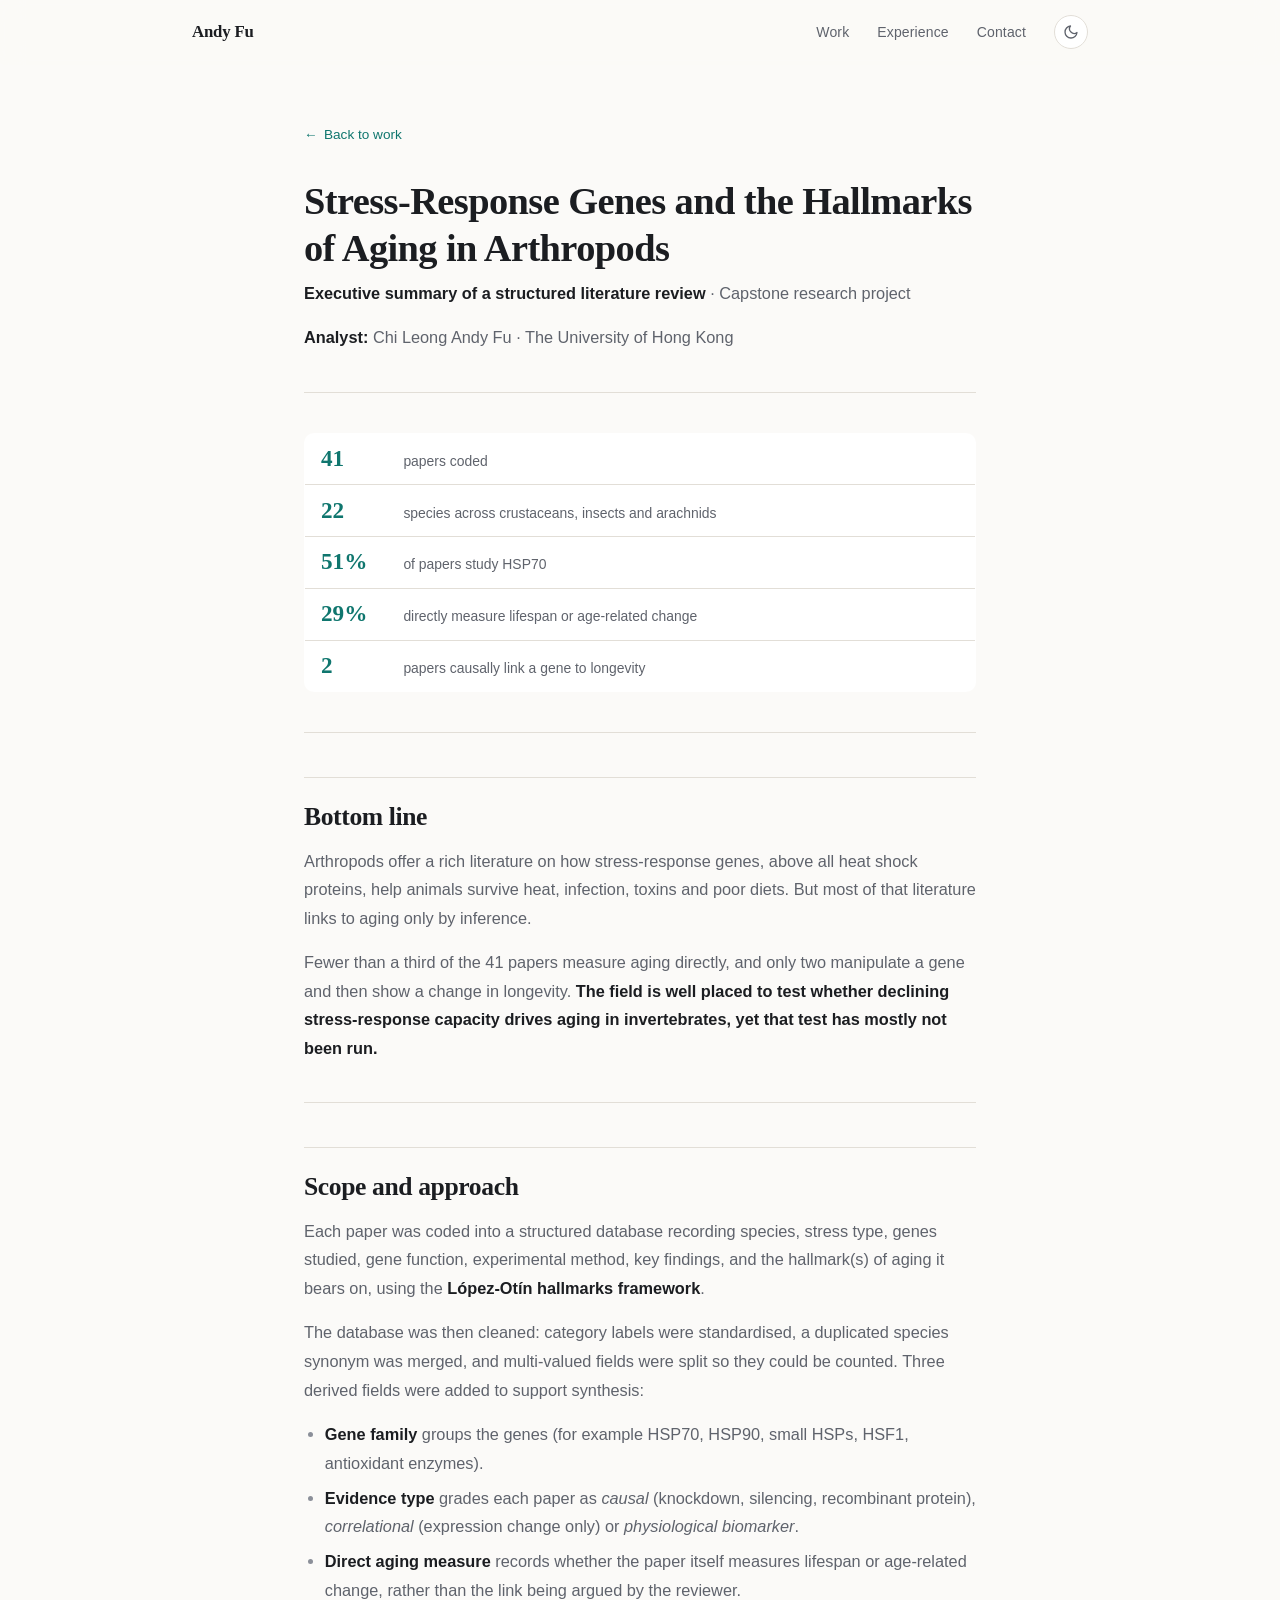
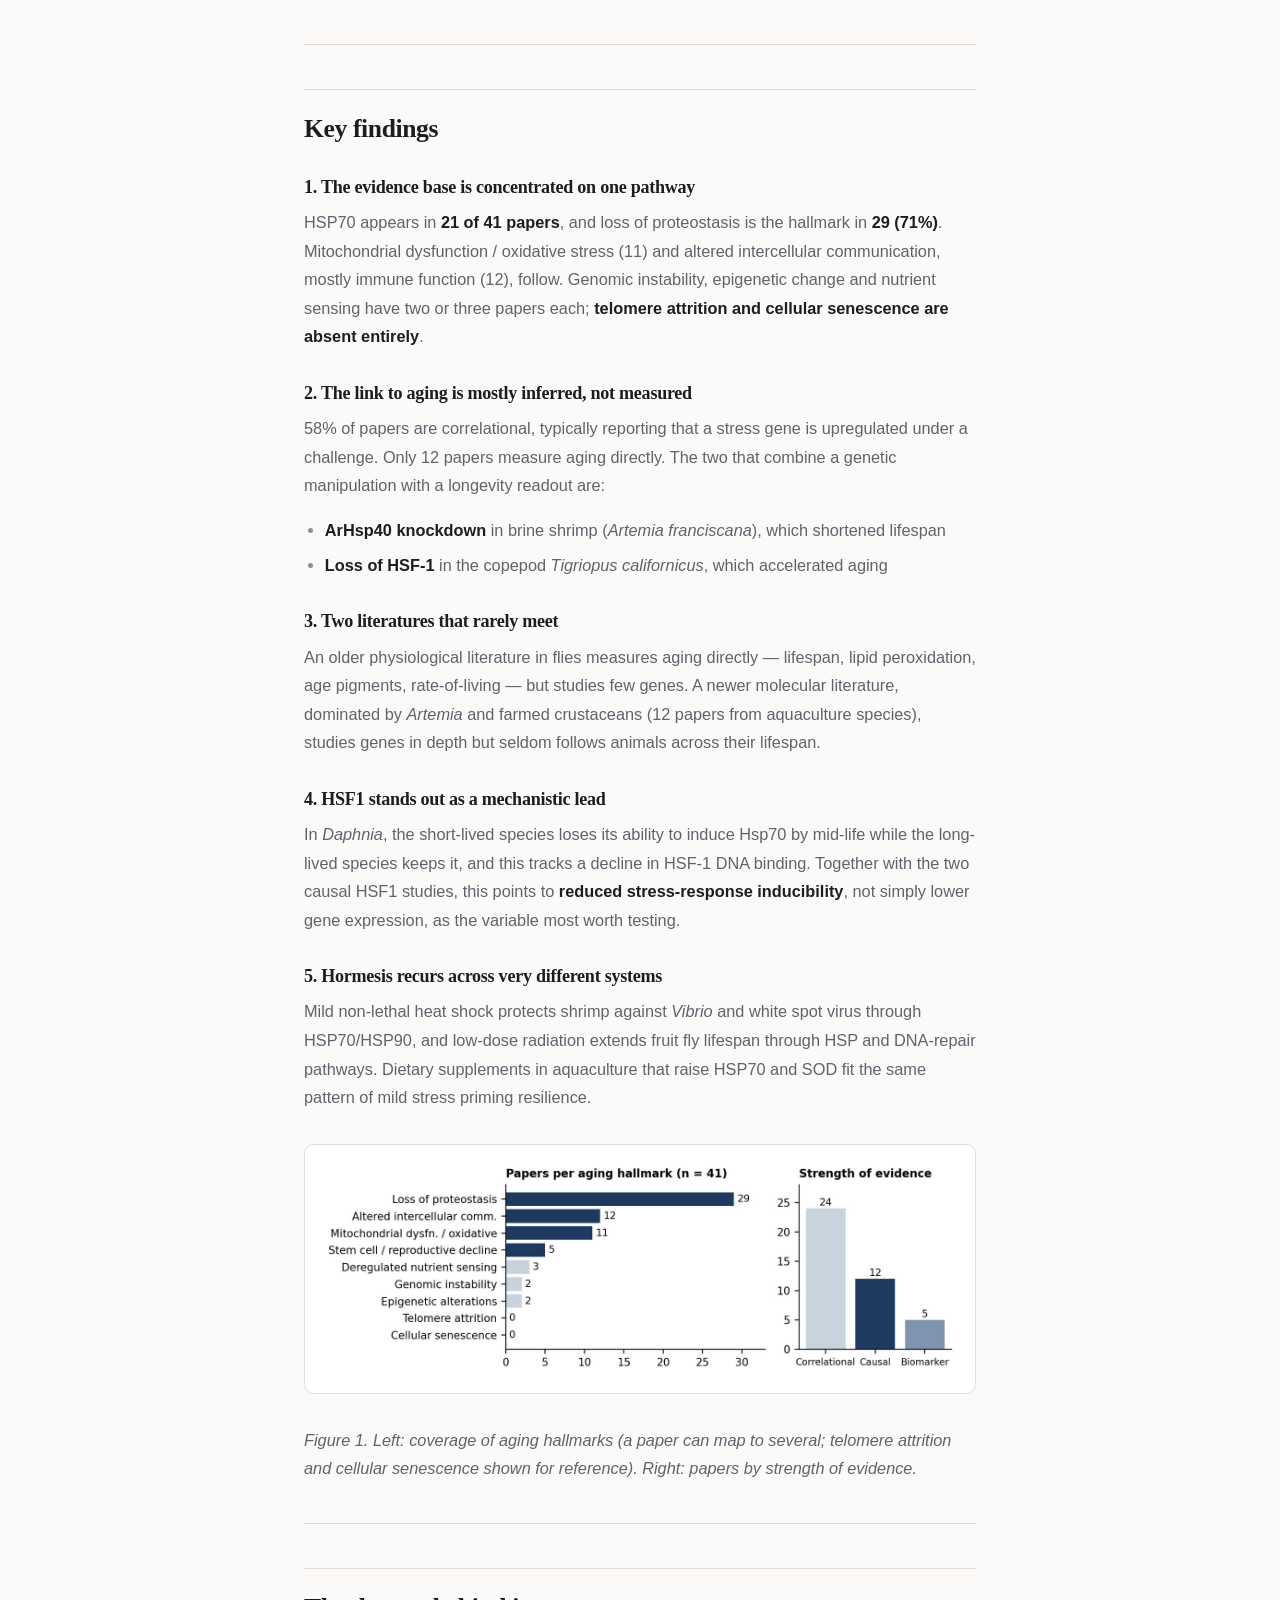
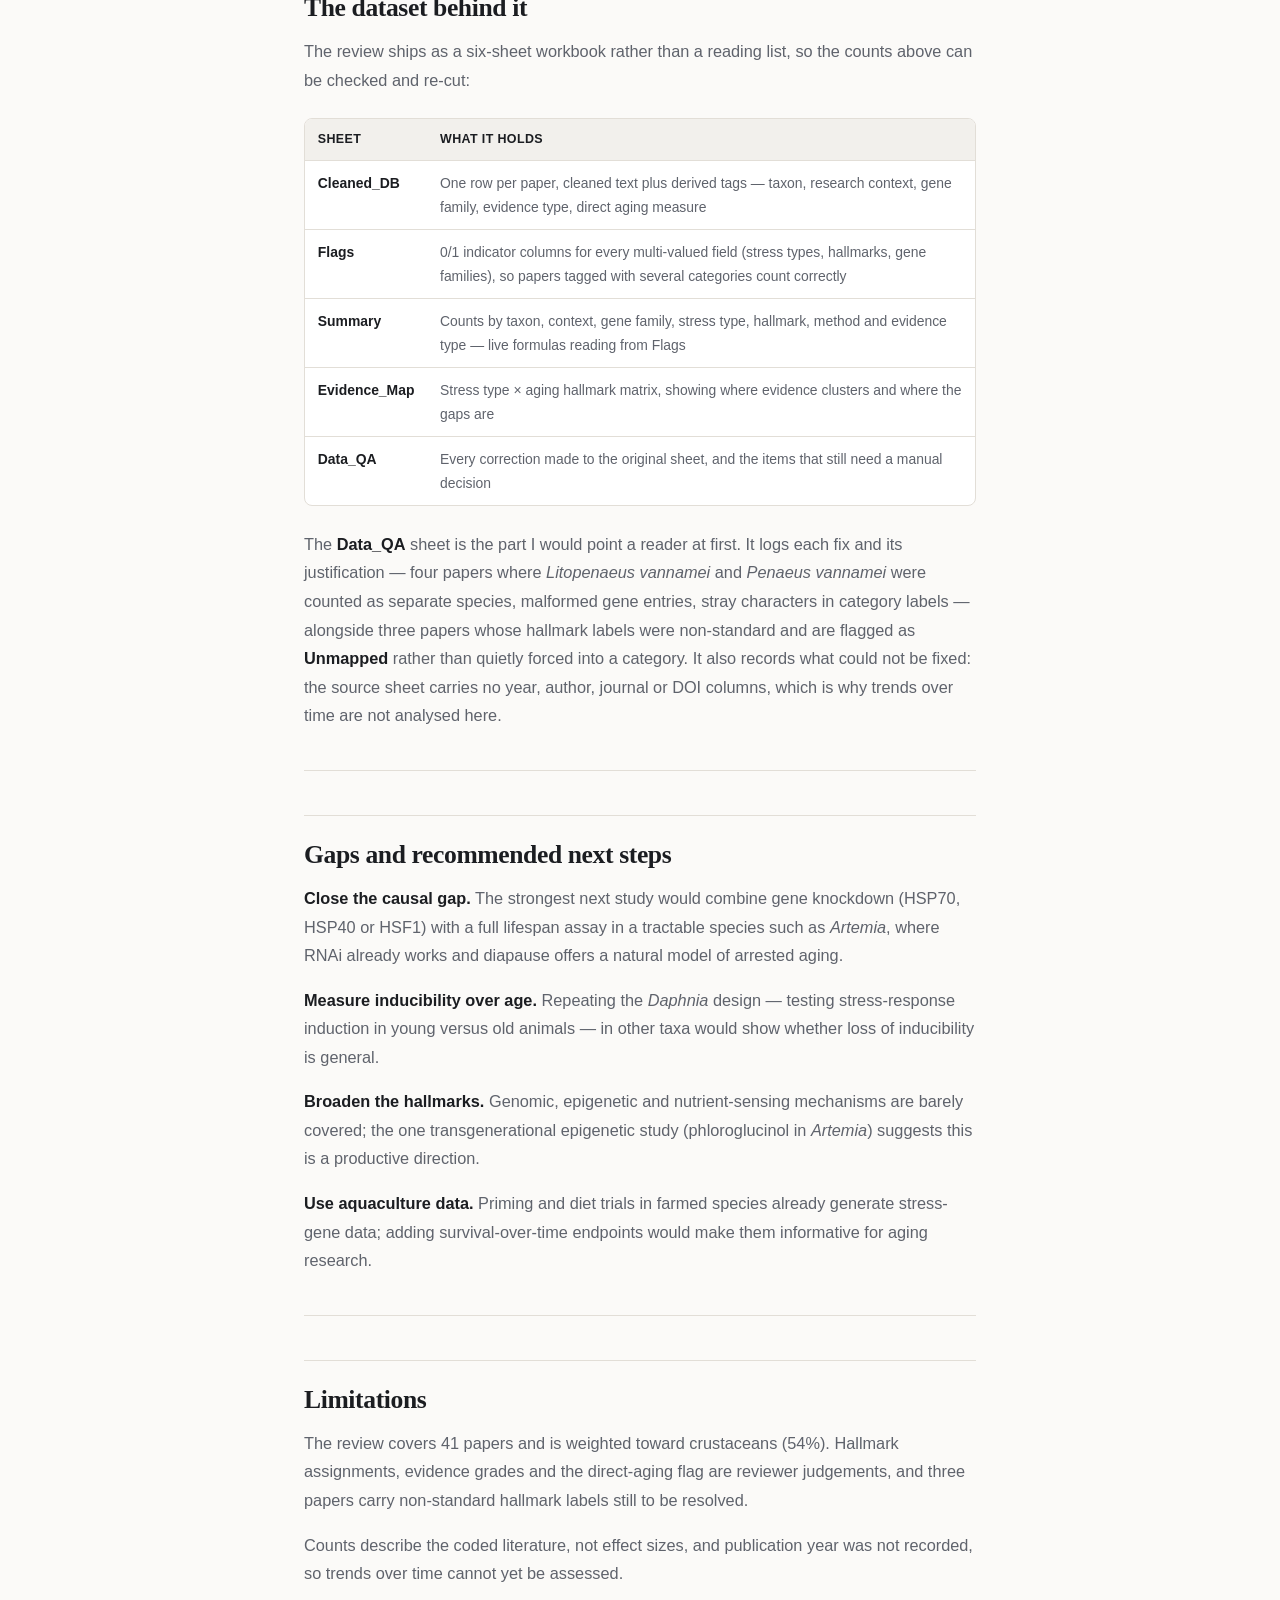
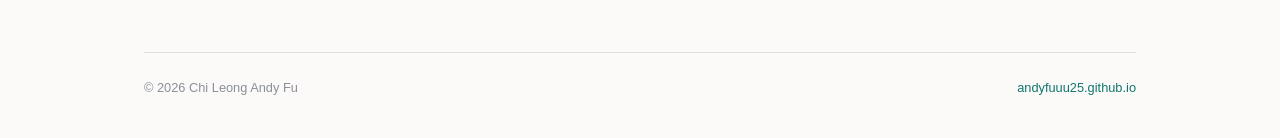
==== research/aging-genes-arthropods.html @ e2e2aa52 "Add the arthropod aging capstone to selected work The HKU capstone literature review joins the portf" ====
<!DOCTYPE html>
<html lang="en">
<head>
<meta charset="utf-8">
<meta name="viewport" content="width=device-width, initial-scale=1">
<title>Stress-Response Genes and the Hallmarks of Aging in Arthropods — Andy Fu</title>
<meta name="description" content="A structured review of 41 papers on stress-response genes and aging in arthropods: HSP70 dominates the literature, but only two studies link a gene to longevity causally.">
<meta name="author" content="Chi Leong Andy Fu">

<meta property="og:type" content="article">
<meta property="og:title" content="Stress-Response Genes and the Hallmarks of Aging in Arthropods">
<meta property="og:description" content="A structured review of 41 papers on stress-response genes and aging in arthropods: HSP70 dominates the literature, but only two studies link a gene to longevity causally.">
<meta property="og:url" content="https://andyfuuu25.github.io/research/aging-genes-arthropods.html">

<link rel="canonical" href="https://andyfuuu25.github.io/research/aging-genes-arthropods.html">
<link rel="stylesheet" href="../assets/css/style.css">
<link rel="icon" href="data:image/svg+xml,<svg xmlns=%22http://www.w3.org/2000/svg%22 viewBox=%220 0 100 100%22><text y=%22.9em%22 font-size=%2290%22 font-family=%22Georgia,serif%22>AF</text></svg>">
<script>
  // Applied before paint so the correct theme is up on the first frame.
  (function () {
    try {
      var saved = localStorage.getItem('theme');
      if (saved === 'light' || saved === 'dark') {
        document.documentElement.setAttribute('data-theme', saved);
      }
    } catch (e) {}
  })();
</script>
</head>
<body>

<a class="skip-link" href="#main">Skip to content</a>

<header class="nav" id="nav">
  <div class="wrap nav__inner">
    <a class="nav__brand" href="../index.html">Andy&nbsp;Fu</a>
    <nav aria-label="Primary">
      <ul class="nav__links">
        <li><a href="../index.html#work">Work</a></li>
        <li class="is-optional"><a href="../index.html#experience">Experience</a></li>
        <li><a href="../index.html#contact">Contact</a></li>
        <li>
          <button class="theme-toggle" id="theme-toggle" type="button" aria-label="Toggle colour theme">
            <svg class="icon-moon" viewBox="0 0 24 24" fill="none" stroke="currentColor" stroke-width="2" stroke-linecap="round" stroke-linejoin="round" aria-hidden="true"><path d="M21 12.79A9 9 0 1 1 11.21 3 7 7 0 0 0 21 12.79z"/></svg>
            <svg class="icon-sun" viewBox="0 0 24 24" fill="none" stroke="currentColor" stroke-width="2" stroke-linecap="round" stroke-linejoin="round" aria-hidden="true"><circle cx="12" cy="12" r="4"/><path d="M12 2v2M12 20v2M4.93 4.93l1.41 1.41M17.66 17.66l1.41 1.41M2 12h2M20 12h2M6.34 17.66l-1.41 1.41M19.07 4.93l-1.41 1.41"/></svg>
          </button>
        </li>
      </ul>
    </nav>
  </div>
</header>

<main id="main" class="note">
  <div class="wrap">
    <a class="note__back" href="../index.html#work">Back to work</a>
    <article class="prose">
      <h1>Stress-Response Genes and the Hallmarks of Aging in Arthropods</h1>
      <p><strong>Executive summary of a structured literature review</strong> · Capstone research project</p>
      <p><strong>Analyst:</strong> Chi Leong Andy Fu · The University of Hong Kong</p>
      <hr>
      <table class="stat-table">
      <tbody>
      <tr>
      <td><strong>41</strong></td>
      <td>papers coded</td>
      </tr>
      <tr>
      <td><strong>22</strong></td>
      <td>species across crustaceans, insects and arachnids</td>
      </tr>
      <tr>
      <td><strong>51%</strong></td>
      <td>of papers study HSP70</td>
      </tr>
      <tr>
      <td><strong>29%</strong></td>
      <td>directly measure lifespan or age-related change</td>
      </tr>
      <tr>
      <td><strong>2</strong></td>
      <td>papers causally link a gene to longevity</td>
      </tr>
      </tbody>
      </table>
      <hr>
      <h2>Bottom line</h2>
      <p>Arthropods offer a rich literature on how stress-response genes, above all heat shock proteins, help animals survive heat, infection, toxins and poor diets. But most of that literature links to aging only by inference.</p>
      <p>Fewer than a third of the 41 papers measure aging directly, and only two manipulate a gene and then show a change in longevity. <strong>The field is well placed to test whether declining stress-response capacity drives aging in invertebrates, yet that test has mostly not been run.</strong></p>
      <hr>
      <h2>Scope and approach</h2>
      <p>Each paper was coded into a structured database recording species, stress type, genes studied, gene function, experimental method, key findings, and the hallmark(s) of aging it bears on, using the <strong>López-Otín hallmarks framework</strong>.</p>
      <p>The database was then cleaned: category labels were standardised, a duplicated species synonym was merged, and multi-valued fields were split so they could be counted. Three derived fields were added to support synthesis:</p>
      <ul>
      <li><strong>Gene family</strong> groups the genes (for example HSP70, HSP90, small HSPs, HSF1, antioxidant enzymes).</li>
      <li><strong>Evidence type</strong> grades each paper as <em>causal</em> (knockdown, silencing, recombinant protein), <em>correlational</em> (expression change only) or <em>physiological biomarker</em>.</li>
      <li><strong>Direct aging measure</strong> records whether the paper itself measures lifespan or age-related change, rather than the link being argued by the reviewer.</li>
      </ul>
      <hr>
      <h2>Key findings</h2>
      <h3>1. The evidence base is concentrated on one pathway</h3>
      <p>HSP70 appears in <strong>21 of 41 papers</strong>, and loss of proteostasis is the hallmark in <strong>29 (71%)</strong>. Mitochondrial dysfunction / oxidative stress (11) and altered intercellular communication, mostly immune function (12), follow. Genomic instability, epigenetic change and nutrient sensing have two or three papers each; <strong>telomere attrition and cellular senescence are absent entirely</strong>.</p>
      <h3>2. The link to aging is mostly inferred, not measured</h3>
      <p>58% of papers are correlational, typically reporting that a stress gene is upregulated under a challenge. Only 12 papers measure aging directly. The two that combine a genetic manipulation with a longevity readout are:</p>
      <ul>
      <li><strong>ArHsp40 knockdown</strong> in brine shrimp (<em>Artemia franciscana</em>), which shortened lifespan</li>
      <li><strong>Loss of HSF-1</strong> in the copepod <em>Tigriopus californicus</em>, which accelerated aging</li>
      </ul>
      <h3>3. Two literatures that rarely meet</h3>
      <p>An older physiological literature in flies measures aging directly — lifespan, lipid peroxidation, age pigments, rate-of-living — but studies few genes. A newer molecular literature, dominated by <em>Artemia</em> and farmed crustaceans (12 papers from aquaculture species), studies genes in depth but seldom follows animals across their lifespan.</p>
      <h3>4. HSF1 stands out as a mechanistic lead</h3>
      <p>In <em>Daphnia</em>, the short-lived species loses its ability to induce Hsp70 by mid-life while the long-lived species keeps it, and this tracks a decline in HSF-1 DNA binding. Together with the two causal HSF1 studies, this points to <strong>reduced stress-response inducibility</strong>, not simply lower gene expression, as the variable most worth testing.</p>
      <h3>5. Hormesis recurs across very different systems</h3>
      <p>Mild non-lethal heat shock protects shrimp against <em>Vibrio</em> and white spot virus through HSP70/HSP90, and low-dose radiation extends fruit fly lifespan through HSP and DNA-repair pathways. Dietary supplements in aquaculture that raise HSP70 and SOD fit the same pattern of mild stress priming resilience.</p>
      <figure><img loading="lazy" alt="Left: coverage of aging hallmarks, with loss of proteostasis dominant at 29 papers and telomere attrition and cellular senescence at zero. Right: papers by strength of evidence — 24 correlational, 12 causal, 5 biomarker." src="../assets/img/capstone-hallmarks.jpg" width="1400" height="486"></figure>
      <p><em>Figure 1. Left: coverage of aging hallmarks (a paper can map to several; telomere attrition and cellular senescence shown for reference). Right: papers by strength of evidence.</em></p>
      <hr>
      <h2>The dataset behind it</h2>
      <p>The review ships as a six-sheet workbook rather than a reading list, so the counts above can be checked and re-cut:</p>
      <div class="table-scroll"><table>
      <thead>
      <tr>
      <th>Sheet</th>
      <th>What it holds</th>
      </tr>
      </thead>
      <tbody>
      <tr>
      <td><strong>Cleaned_DB</strong></td>
      <td>One row per paper, cleaned text plus derived tags — taxon, research context, gene family, evidence type, direct aging measure</td>
      </tr>
      <tr>
      <td><strong>Flags</strong></td>
      <td>0/1 indicator columns for every multi-valued field (stress types, hallmarks, gene families), so papers tagged with several categories count correctly</td>
      </tr>
      <tr>
      <td><strong>Summary</strong></td>
      <td>Counts by taxon, context, gene family, stress type, hallmark, method and evidence type — live formulas reading from Flags</td>
      </tr>
      <tr>
      <td><strong>Evidence_Map</strong></td>
      <td>Stress type × aging hallmark matrix, showing where evidence clusters and where the gaps are</td>
      </tr>
      <tr>
      <td><strong>Data_QA</strong></td>
      <td>Every correction made to the original sheet, and the items that still need a manual decision</td>
      </tr>
      </tbody>
      </table></div>
      <p>The <strong>Data_QA</strong> sheet is the part I would point a reader at first. It logs each fix and its justification — four papers where <em>Litopenaeus vannamei</em> and <em>Penaeus vannamei</em> were counted as separate species, malformed gene entries, stray characters in category labels — alongside three papers whose hallmark labels were non-standard and are flagged as <strong>Unmapped</strong> rather than quietly forced into a category. It also records what could not be fixed: the source sheet carries no year, author, journal or DOI columns, which is why trends over time are not analysed here.</p>
      <hr>
      <h2>Gaps and recommended next steps</h2>
      <p><strong>Close the causal gap.</strong> The strongest next study would combine gene knockdown (HSP70, HSP40 or HSF1) with a full lifespan assay in a tractable species such as <em>Artemia</em>, where RNAi already works and diapause offers a natural model of arrested aging.</p>
      <p><strong>Measure inducibility over age.</strong> Repeating the <em>Daphnia</em> design — testing stress-response induction in young versus old animals — in other taxa would show whether loss of inducibility is general.</p>
      <p><strong>Broaden the hallmarks.</strong> Genomic, epigenetic and nutrient-sensing mechanisms are barely covered; the one transgenerational epigenetic study (phloroglucinol in <em>Artemia</em>) suggests this is a productive direction.</p>
      <p><strong>Use aquaculture data.</strong> Priming and diet trials in farmed species already generate stress-gene data; adding survival-over-time endpoints would make them informative for aging research.</p>
      <hr>
      <h2>Limitations</h2>
      <p>The review covers 41 papers and is weighted toward crustaceans (54%). Hallmark assignments, evidence grades and the direct-aging flag are reviewer judgements, and three papers carry non-standard hallmark labels still to be resolved.</p>
      <p>Counts describe the coded literature, not effect sizes, and publication year was not recorded, so trends over time cannot yet be assessed.</p>
    </article>
  </div>
</main>

<footer class="footer wrap">
  <span>© <span id="year">2026</span> Chi Leong Andy Fu</span>
  <span><a href="../index.html">andyfuuu25.github.io</a></span>
</footer>

<script src="../assets/js/main.js"></script>
</body>
</html>
---- assets/css/style.css ----
/* ==========================================================================
   Andy Fu — portfolio
   Light palette on :root, dark overrides in a media query + [data-theme].
   ========================================================================== */

:root {
  --bg:            #fbfaf8;
  --bg-elevated:   #ffffff;
  --bg-sunken:     #f2f0ec;
  --border:        #e2ded7;
  --border-strong: #cbc5ba;
  --text:          #1b1d21;
  --text-muted:    #5f636c;
  --text-faint:    #8b8f99;
  --accent:        #0f766e;
  --accent-hover:  #115e56;
  --accent-soft:   #e2f2ef;
  --shadow:        0 1px 2px rgba(24, 26, 30, .05), 0 8px 24px rgba(24, 26, 30, .06);
  --shadow-lift:   0 2px 4px rgba(24, 26, 30, .06), 0 16px 40px rgba(24, 26, 30, .10);

  --font-display: "Iowan Old Style", "Palatino Linotype", Palatino, Georgia, "Times New Roman", serif;
  --font-body: -apple-system, BlinkMacSystemFont, "Segoe UI", Inter, Roboto, "Helvetica Neue", Arial, sans-serif;
  --font-mono: "SFMono-Regular", ui-monospace, "Cascadia Mono", Consolas, "Liberation Mono", monospace;

  --maxw: 62rem;
  --gutter: clamp(1.25rem, 5vw, 3rem);
}

@media (prefers-color-scheme: dark) {
  :root:not([data-theme="light"]) {
    --bg:            #101216;
    --bg-elevated:   #171a20;
    --bg-sunken:     #0b0d10;
    --border:        #262a33;
    --border-strong: #39404c;
    --text:          #e9eaee;
    --text-muted:    #a2a8b4;
    --text-faint:    #767d8a;
    --accent:        #4fd1bd;
    --accent-hover:  #7ee0d0;
    --accent-soft:   #14312d;
    --shadow:        0 1px 2px rgba(0, 0, 0, .4), 0 8px 24px rgba(0, 0, 0, .3);
    --shadow-lift:   0 2px 4px rgba(0, 0, 0, .45), 0 16px 40px rgba(0, 0, 0, .45);
  }
}

:root[data-theme="dark"] {
  --bg:            #101216;
  --bg-elevated:   #171a20;
  --bg-sunken:     #0b0d10;
  --border:        #262a33;
  --border-strong: #39404c;
  --text:          #e9eaee;
  --text-muted:    #a2a8b4;
  --text-faint:    #767d8a;
  --accent:        #4fd1bd;
  --accent-hover:  #7ee0d0;
  --accent-soft:   #14312d;
  --shadow:        0 1px 2px rgba(0, 0, 0, .4), 0 8px 24px rgba(0, 0, 0, .3);
  --shadow-lift:   0 2px 4px rgba(0, 0, 0, .45), 0 16px 40px rgba(0, 0, 0, .45);
}

/* --------------------------------------------------------------- base --- */

*,
*::before,
*::after { box-sizing: border-box; }

html {
  scroll-behavior: smooth;
  scroll-padding-top: 5.5rem;
  -webkit-text-size-adjust: 100%;
}

body {
  margin: 0;
  background: var(--bg);
  color: var(--text);
  font-family: var(--font-body);
  font-size: 1rem;
  line-height: 1.65;
  -webkit-font-smoothing: antialiased;
  overflow-x: hidden;
}

h1, h2, h3, h4 {
  font-family: var(--font-display);
  font-weight: 600;
  line-height: 1.2;
  letter-spacing: -.015em;
  margin: 0;
}

p { margin: 0 0 1rem; }
p:last-child { margin-bottom: 0; }

a {
  color: var(--accent);
  text-decoration: none;
  transition: color .15s ease;
}
a:hover { color: var(--accent-hover); }

img { max-width: 100%; height: auto; display: block; }

:focus-visible {
  outline: 2px solid var(--accent);
  outline-offset: 3px;
  border-radius: 3px;
}

.wrap {
  width: 100%;
  max-width: var(--maxw);
  margin-inline: auto;
  padding-inline: var(--gutter);
}

.skip-link {
  position: absolute;
  left: -9999px;
  top: 0;
  background: var(--accent);
  color: var(--bg);
  padding: .6rem 1rem;
  z-index: 200;
  border-radius: 0 0 6px 0;
}
.skip-link:focus { left: 0; color: var(--bg); }

/* ---------------------------------------------------------------- nav --- */

.nav {
  position: sticky;
  top: 0;
  z-index: 100;
  background: color-mix(in srgb, var(--bg) 88%, transparent);
  backdrop-filter: saturate(180%) blur(12px);
  -webkit-backdrop-filter: saturate(180%) blur(12px);
  border-bottom: 1px solid transparent;
  transition: border-color .2s ease, box-shadow .2s ease;
}
.nav[data-scrolled="true"] { border-bottom-color: var(--border); }

.nav__inner {
  display: flex;
  align-items: center;
  justify-content: space-between;
  gap: 1rem;
  height: 4rem;
}

.nav__brand {
  font-family: var(--font-display);
  font-size: 1.05rem;
  font-weight: 600;
  color: var(--text);
  letter-spacing: -.01em;
  white-space: nowrap;
}
.nav__brand:hover { color: var(--accent); }

.nav__links {
  display: flex;
  align-items: center;
  gap: clamp(.75rem, 2.5vw, 1.75rem);
  list-style: none;
  margin: 0;
  padding: 0;
}

.nav__links a {
  color: var(--text-muted);
  font-size: .875rem;
  font-weight: 500;
  letter-spacing: .01em;
}
.nav__links a:hover,
.nav__links a[aria-current="true"] { color: var(--text); }

@media (max-width: 46rem) {
  .nav__links li.is-optional { display: none; }
}

.theme-toggle {
  display: grid;
  place-items: center;
  width: 2.125rem;
  height: 2.125rem;
  padding: 0;
  border: 1px solid var(--border);
  border-radius: 50%;
  background: var(--bg-elevated);
  color: var(--text-muted);
  cursor: pointer;
  transition: color .15s ease, border-color .15s ease, transform .15s ease;
}
.theme-toggle:hover {
  color: var(--accent);
  border-color: var(--border-strong);
  transform: rotate(-15deg);
}
.theme-toggle svg { width: 1rem; height: 1rem; }
:root[data-theme="dark"] .theme-toggle .icon-moon,
.theme-toggle .icon-sun { display: none; }
:root[data-theme="dark"] .theme-toggle .icon-sun { display: block; }
.theme-toggle .icon-moon { display: block; }

@media (prefers-color-scheme: dark) {
  :root:not([data-theme="light"]) .theme-toggle .icon-moon { display: none; }
  :root:not([data-theme="light"]) .theme-toggle .icon-sun { display: block; }
}

/* -------------------------------------------------------------- hero --- */

.hero { padding: clamp(3rem, 9vw, 6rem) 0 clamp(2.5rem, 6vw, 4rem); }

.hero__grid {
  display: grid;
  grid-template-columns: 1fr;
  gap: 2rem;
  align-items: start;
}
@media (min-width: 44rem) {
  .hero__grid {
    grid-template-columns: 1fr minmax(0, 11rem);
    gap: clamp(2rem, 5vw, 3.5rem);
    align-items: center;
  }
}

.hero__eyebrow {
  display: inline-flex;
  align-items: center;
  gap: .5rem;
  font-size: .75rem;
  font-weight: 600;
  letter-spacing: .09em;
  text-transform: uppercase;
  color: var(--accent);
  margin-bottom: 1rem;
}
.hero__eyebrow::before {
  content: "";
  width: 1.75rem;
  height: 1px;
  background: currentColor;
}

.hero__name {
  font-size: clamp(2.25rem, 6.5vw, 3.5rem);
  margin-bottom: .75rem;
}

.hero__tagline {
  font-size: clamp(1.05rem, 2.2vw, 1.25rem);
  color: var(--text);
  font-weight: 500;
  margin-bottom: 1rem;
  line-height: 1.45;
}

.hero__bio {
  color: var(--text-muted);
  max-width: 40rem;
  margin-bottom: 1.75rem;
}
.hero__bio strong { color: var(--text); font-weight: 600; }

.hero__portrait {
  width: clamp(7rem, 22vw, 11rem);
  aspect-ratio: 1;
  border-radius: 50%;
  object-fit: cover;
  object-position: center center;
  border: 1px solid var(--border);
  box-shadow: var(--shadow);
  justify-self: start;
}
@media (min-width: 44rem) { .hero__portrait { justify-self: end; width: 100%; } }

/* ------------------------------------------------------------ buttons --- */

.actions {
  display: flex;
  flex-wrap: wrap;
  gap: .625rem;
}

.btn {
  display: inline-flex;
  align-items: center;
  gap: .45rem;
  padding: .5rem .95rem;
  border-radius: 7px;
  border: 1px solid var(--border);
  background: var(--bg-elevated);
  color: var(--text);
  font-size: .875rem;
  font-weight: 500;
  font-family: inherit;
  cursor: pointer;
  transition: border-color .15s ease, transform .15s ease, box-shadow .15s ease, background .15s ease;
}
.btn:hover {
  color: var(--text);
  border-color: var(--border-strong);
  transform: translateY(-1px);
  box-shadow: var(--shadow);
}
.btn svg { width: .95rem; height: .95rem; flex: none; }

.btn--primary {
  background: var(--accent);
  border-color: var(--accent);
  color: var(--bg);
}
.btn--primary:hover {
  background: var(--accent-hover);
  border-color: var(--accent-hover);
  color: var(--bg);
}

/* ------------------------------------------------------------ section --- */

.section { padding: clamp(2.75rem, 7vw, 4.5rem) 0; }
.section + .section { border-top: 1px solid var(--border); }

.section__head { margin-bottom: 2rem; }

.section__label {
  display: block;
  font-size: .72rem;
  font-weight: 600;
  letter-spacing: .11em;
  text-transform: uppercase;
  color: var(--text-faint);
  margin-bottom: .5rem;
}

.section__title { font-size: clamp(1.5rem, 3.5vw, 1.95rem); }

.section__intro {
  color: var(--text-muted);
  max-width: 44rem;
  margin-top: .75rem;
}

/* ----------------------------------------------------------- projects --- */

.projects {
  display: grid;
  gap: 1.25rem;
  grid-template-columns: 1fr;
}

.card {
  position: relative;
  display: flex;
  flex-direction: column;
  gap: .9rem;
  padding: clamp(1.25rem, 3vw, 1.75rem);
  border: 1px solid var(--border);
  border-radius: 12px;
  background: var(--bg-elevated);
  transition: border-color .18s ease, transform .18s ease, box-shadow .18s ease;
}
.card:hover {
  border-color: var(--border-strong);
  transform: translateY(-2px);
  box-shadow: var(--shadow-lift);
}

.card__head {
  display: flex;
  flex-wrap: wrap;
  align-items: baseline;
  gap: .5rem .75rem;
}

.card__title {
  font-size: 1.2rem;
  margin: 0;
}
.card__title a { color: var(--text); }
.card__title a:hover { color: var(--accent); }

.card__kind {
  font-size: .68rem;
  font-weight: 600;
  letter-spacing: .08em;
  text-transform: uppercase;
  color: var(--accent);
  background: var(--accent-soft);
  padding: .2rem .5rem;
  border-radius: 4px;
  white-space: nowrap;
}

.card__body { color: var(--text-muted); font-size: .945rem; }
.card__body strong { color: var(--text); font-weight: 600; }

.card__points {
  margin: 0;
  padding-left: 1.1rem;
  color: var(--text-muted);
  font-size: .9rem;
  display: grid;
  gap: .3rem;
}
.card__points li::marker { color: var(--accent); }
.card__points strong { color: var(--text); font-weight: 600; }

.tags {
  display: flex;
  flex-wrap: wrap;
  gap: .375rem;
  list-style: none;
  margin: 0;
  padding: 0;
}
.tags li {
  font-family: var(--font-mono);
  font-size: .72rem;
  letter-spacing: .01em;
  color: var(--text-muted);
  background: var(--bg-sunken);
  border: 1px solid var(--border);
  padding: .18rem .45rem;
  border-radius: 4px;
}

.card__links {
  display: flex;
  flex-wrap: wrap;
  gap: 1rem;
  margin-top: auto;
  padding-top: .25rem;
  font-size: .875rem;
  font-weight: 500;
}
.card__links a {
  display: inline-flex;
  align-items: center;
  gap: .35rem;
}
.card__links a::after {
  content: "→";
  transition: transform .15s ease;
}
.card__links a:hover::after { transform: translateX(3px); }

.card__figure {
  margin: 0;
  border: 1px solid var(--border);
  border-radius: 8px;
  overflow: hidden;
  background: var(--bg-sunken);
}
.card__figure img { width: 100%; }
.card__figure figcaption {
  padding: .55rem .75rem;
  font-size: .78rem;
  color: var(--text-faint);
  border-top: 1px solid var(--border);
}

.figure-pair {
  display: grid;
  gap: .75rem;
  grid-template-columns: 1fr;
}
@media (min-width: 34rem) { .figure-pair { grid-template-columns: 1fr 1fr; } }

/* A lone exhibit just spans the card. */
.figure-single { display: grid; }

/* Exhibits have different aspect ratios; pin the captions to a shared baseline. */
.figure-pair .card__figure {
  display: flex;
  flex-direction: column;
}
.figure-pair .card__figure figcaption { margin-top: auto; }

/* --------------------------------------------------------- experience --- */

.timeline {
  display: grid;
  gap: 0;
  list-style: none;
  margin: 0;
  padding: 0;
}

.timeline__item {
  position: relative;
  padding: 0 0 1.75rem 1.5rem;
  border-left: 1px solid var(--border);
}
.timeline__item:last-child { padding-bottom: 0; border-left-color: transparent; }
.timeline__item::before {
  content: "";
  position: absolute;
  left: -4.5px;
  top: .55rem;
  width: 8px;
  height: 8px;
  border-radius: 50%;
  background: var(--bg);
  border: 2px solid var(--accent);
}

.timeline__head {
  display: flex;
  flex-wrap: wrap;
  align-items: baseline;
  justify-content: space-between;
  gap: .25rem 1rem;
  margin-bottom: .5rem;
}

.timeline__role { font-size: 1.05rem; }
.timeline__org { color: var(--text-muted); font-weight: 400; }

.timeline__date {
  font-family: var(--font-mono);
  font-size: .76rem;
  color: var(--text-faint);
  white-space: nowrap;
}

.timeline__points {
  margin: 0;
  padding-left: 1.1rem;
  color: var(--text-muted);
  font-size: .92rem;
  display: grid;
  gap: .3rem;
}
.timeline__points li::marker { color: var(--border-strong); }
.timeline__points strong { color: var(--text); font-weight: 600; }

/* ------------------------------------------------------------- skills --- */

.skills {
  display: grid;
  gap: 1.25rem;
  grid-template-columns: 1fr;
}
@media (min-width: 40rem) { .skills { grid-template-columns: 1fr 1fr; } }

.skill-group {
  padding: 1.15rem 1.25rem;
  border: 1px solid var(--border);
  border-radius: 10px;
  background: var(--bg-elevated);
}
.skill-group h3 {
  font-size: .95rem;
  margin-bottom: .7rem;
}
.skill-group .tags li { background: var(--bg-sunken); }

/* ---------------------------------------------------------- education --- */

.edu {
  display: grid;
  gap: 1rem;
  list-style: none;
  margin: 0;
  padding: 0;
}

.edu__item {
  display: flex;
  flex-wrap: wrap;
  align-items: baseline;
  justify-content: space-between;
  gap: .25rem 1rem;
  padding: 1rem 1.25rem;
  border: 1px solid var(--border);
  border-radius: 10px;
  background: var(--bg-elevated);
}
.edu__school { font-size: 1.02rem; }
.edu__degree { display: block; color: var(--text-muted); font-size: .92rem; font-family: var(--font-body); font-weight: 400; margin-top: .15rem; }
.edu__date { font-family: var(--font-mono); font-size: .76rem; color: var(--text-faint); white-space: nowrap; }

/* ------------------------------------------------------------ contact --- */

.contact {
  text-align: center;
  padding: clamp(3rem, 8vw, 5rem) 0;
  border-top: 1px solid var(--border);
}
.contact .section__title { margin-bottom: .75rem; }
.contact p {
  color: var(--text-muted);
  max-width: 34rem;
  margin-inline: auto;
  margin-bottom: 1.75rem;
}
.contact .actions { justify-content: center; }

.footer {
  border-top: 1px solid var(--border);
  padding: 1.5rem 0 2.5rem;
  color: var(--text-faint);
  font-size: .8rem;
  display: flex;
  flex-wrap: wrap;
  gap: .5rem 1.5rem;
  justify-content: space-between;
  align-items: center;
}

/* ------------------------------------------------------- reveal anim --- */

.reveal {
  opacity: 0;
  transform: translateY(14px);
  transition: opacity .55s cubic-bezier(.22, .61, .36, 1), transform .55s cubic-bezier(.22, .61, .36, 1);
}
.reveal.is-visible { opacity: 1; transform: none; }

@media (prefers-reduced-motion: reduce) {
  html { scroll-behavior: auto; }
  .reveal { opacity: 1; transform: none; transition: none; }
  *, *::before, *::after { animation-duration: .001ms !important; transition-duration: .001ms !important; }
}

/* ================================================== research note page === */

.note { padding: clamp(2rem, 6vw, 3.5rem) 0 4rem; }
.note .wrap { max-width: 48rem; }

.note__back {
  display: inline-flex;
  align-items: center;
  gap: .4rem;
  font-size: .85rem;
  font-weight: 500;
  margin-bottom: 2rem;
}
.note__back::before { content: "←"; }

.note__meta {
  display: flex;
  flex-wrap: wrap;
  gap: .5rem 1.25rem;
  font-size: .82rem;
  color: var(--text-faint);
  font-family: var(--font-mono);
  padding-bottom: 1.5rem;
  margin-bottom: 2rem;
  border-bottom: 1px solid var(--border);
}

.note__disclaimer {
  padding: .9rem 1.1rem;
  border: 1px solid var(--border);
  border-left: 3px solid var(--accent);
  border-radius: 0 8px 8px 0;
  background: var(--bg-elevated);
  color: var(--text-muted);
  font-size: .875rem;
  margin-bottom: 2.5rem;
}

.prose { font-size: 1.02rem; line-height: 1.75; }
.prose h1 { font-size: clamp(1.85rem, 4.5vw, 2.4rem); margin-bottom: .5rem; }
.prose h2 {
  font-size: clamp(1.3rem, 3vw, 1.6rem);
  margin: 2.75rem 0 .85rem;
  padding-top: 1.5rem;
  border-top: 1px solid var(--border);
}
.prose h1 + h2 { border-top: 0; padding-top: 0; margin-top: 1.5rem; }
.prose h3 { font-size: 1.13rem; margin: 2rem 0 .6rem; }
.prose h4 { font-size: 1rem; margin: 1.5rem 0 .5rem; color: var(--text-muted); }

.prose > p { color: var(--text-muted); }
.prose strong { color: var(--text); font-weight: 600; }

.prose ul, .prose ol {
  color: var(--text-muted);
  padding-left: 1.3rem;
  margin: 0 0 1.15rem;
  display: grid;
  gap: .4rem;
}
.prose li::marker { color: var(--text-faint); }

.prose blockquote {
  margin: 1.5rem 0;
  padding: .85rem 1.1rem;
  border: 1px solid var(--border);
  border-left: 3px solid var(--accent);
  border-radius: 0 8px 8px 0;
  background: var(--bg-elevated);
  color: var(--text-muted);
  font-size: .93rem;
}
.prose blockquote p { margin-bottom: .5rem; }

.prose hr {
  border: 0;
  border-top: 1px solid var(--border);
  margin: 2.5rem 0;
}

.prose code {
  font-family: var(--font-mono);
  font-size: .87em;
  background: var(--bg-sunken);
  border: 1px solid var(--border);
  border-radius: 4px;
  padding: .1em .35em;
}

.table-scroll {
  overflow-x: auto;
  margin: 1.5rem 0;
  border: 1px solid var(--border);
  border-radius: 8px;
  background: var(--bg-elevated);
}

.prose table {
  width: 100%;
  border-collapse: collapse;
  font-size: .87rem;
  min-width: 30rem;
}
.prose th,
.prose td {
  padding: .6rem .8rem;
  text-align: left;
  vertical-align: top;
  border-bottom: 1px solid var(--border);
}
.prose thead th {
  background: var(--bg-sunken);
  color: var(--text);
  font-weight: 600;
  font-size: .78rem;
  letter-spacing: .03em;
  text-transform: uppercase;
  white-space: nowrap;
}
.prose tbody tr:last-child td { border-bottom: 0; }
.prose td { color: var(--text-muted); }
.prose td strong { color: var(--text); }

.prose figure {
  margin: 2rem 0;
  padding: .75rem;
  border: 1px solid var(--border);
  border-radius: 10px;
  background: var(--bg-elevated);
}
.prose figure img {
  width: 100%;
  border-radius: 6px;
  /* Exhibits are exported on a white canvas; soften them for the dark theme. */
  background: #fff;
}
:root[data-theme="dark"] .prose figure img { opacity: .93; }
@media (prefers-color-scheme: dark) {
  :root:not([data-theme="light"]) .prose figure img { opacity: .93; }
}

/* Headline figures at the top of a research note: a table written with an
   empty header row, rendered as big numbers rather than a data grid. */
.prose .stat-table {
  width: 100%;
  min-width: 0;
  border-collapse: collapse;
  margin: 1.75rem 0;
  border: 1px solid var(--border);
  border-radius: 10px;
  background: var(--bg-elevated);
  overflow: hidden;
}
.prose .stat-table td {
  padding: .7rem 1rem;
  border-bottom: 1px solid var(--border);
  vertical-align: baseline;
  color: var(--text-muted);
}
.prose .stat-table tr:last-child td { border-bottom: 0; }
.prose .stat-table td:first-child {
  width: 1%;
  white-space: nowrap;
  padding-right: 1.25rem;
  font-family: var(--font-display);
  font-size: 1.45rem;
  line-height: 1.15;
  color: var(--accent);
}
.prose .stat-table td:first-child strong { color: inherit; font-weight: 600; }
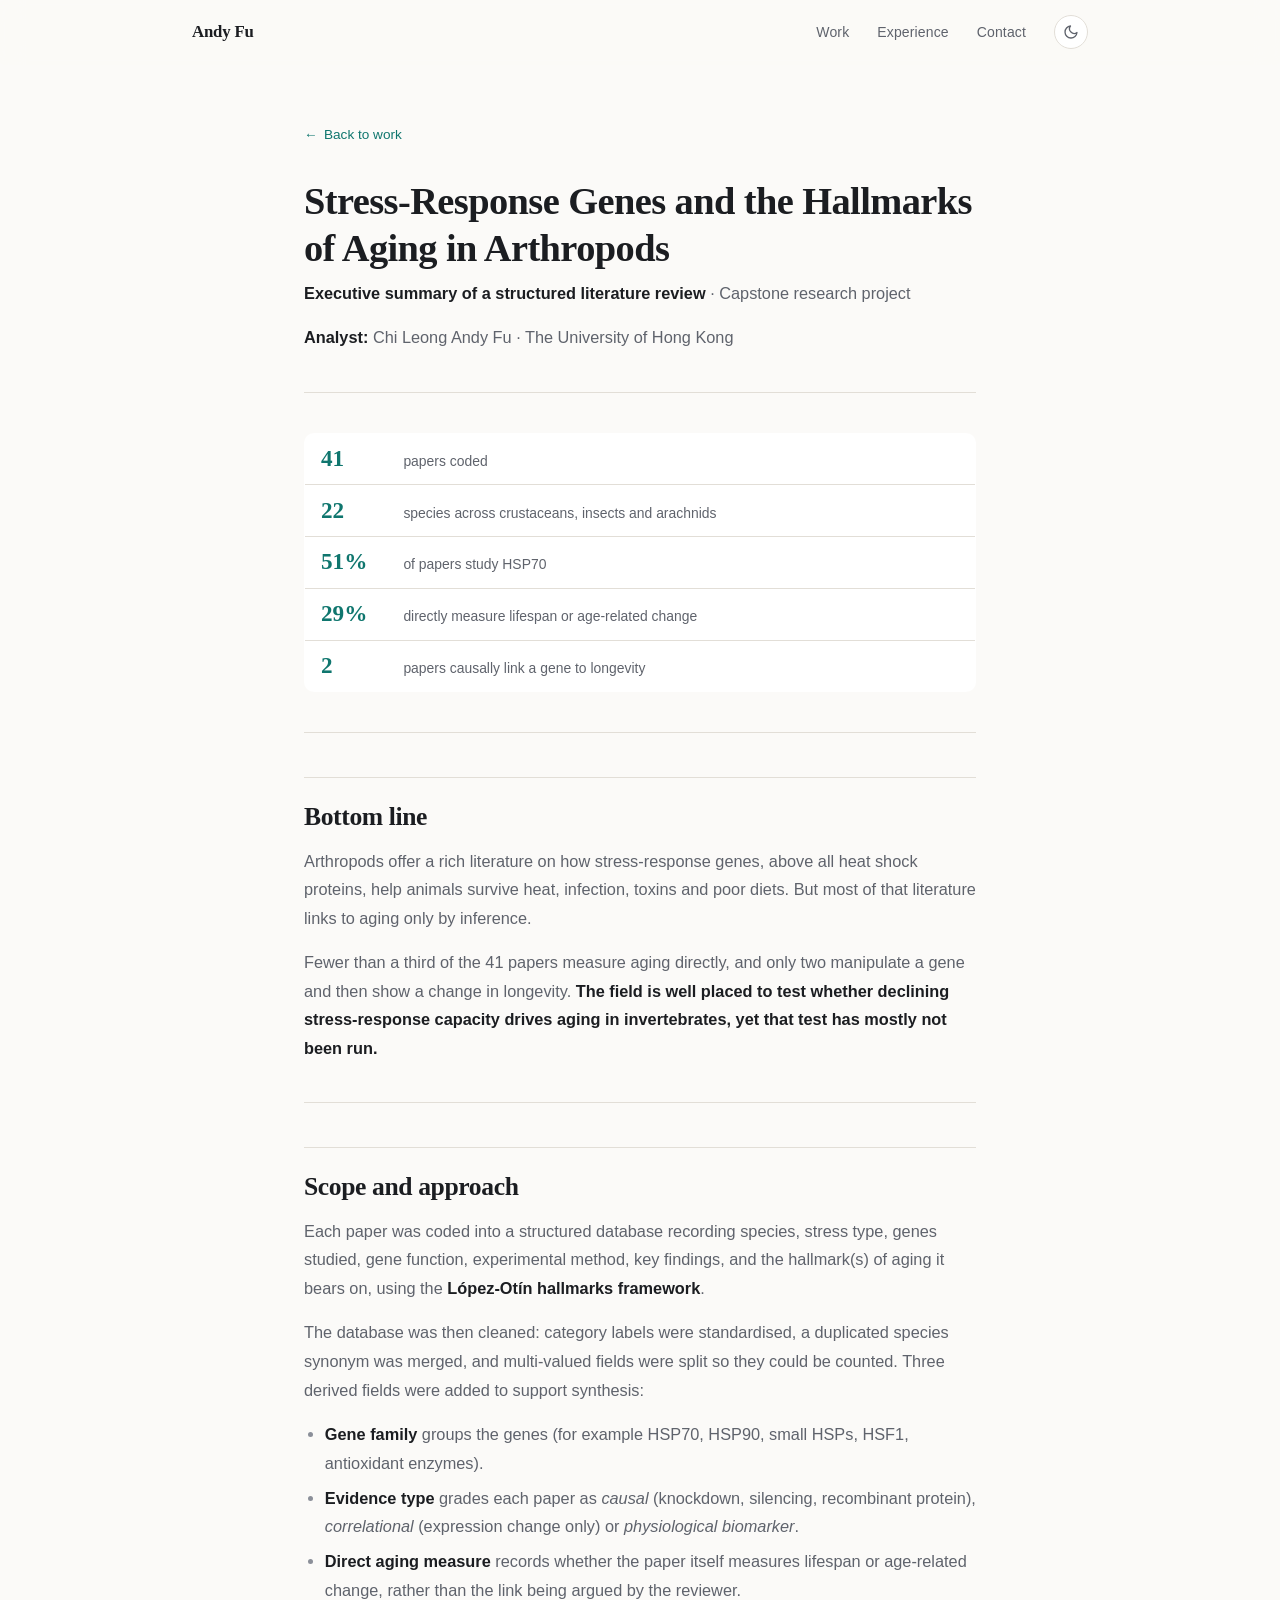
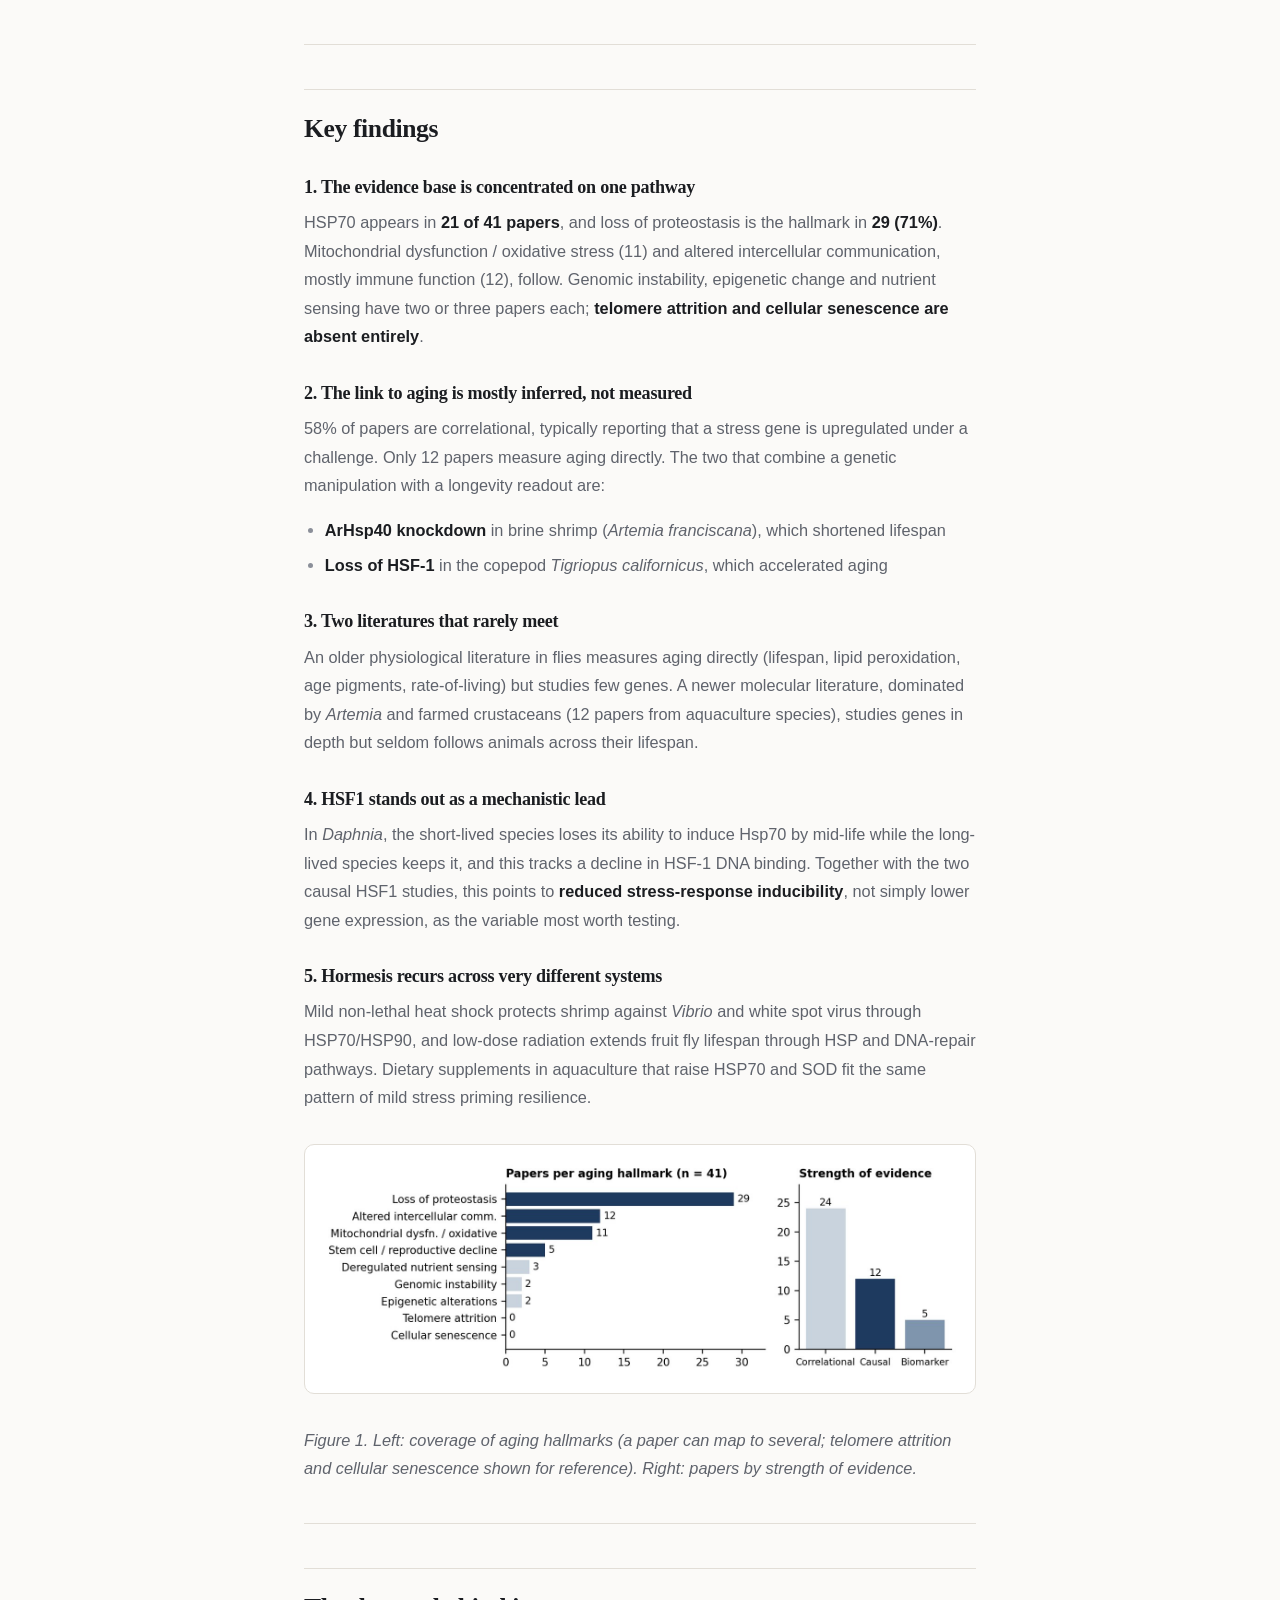
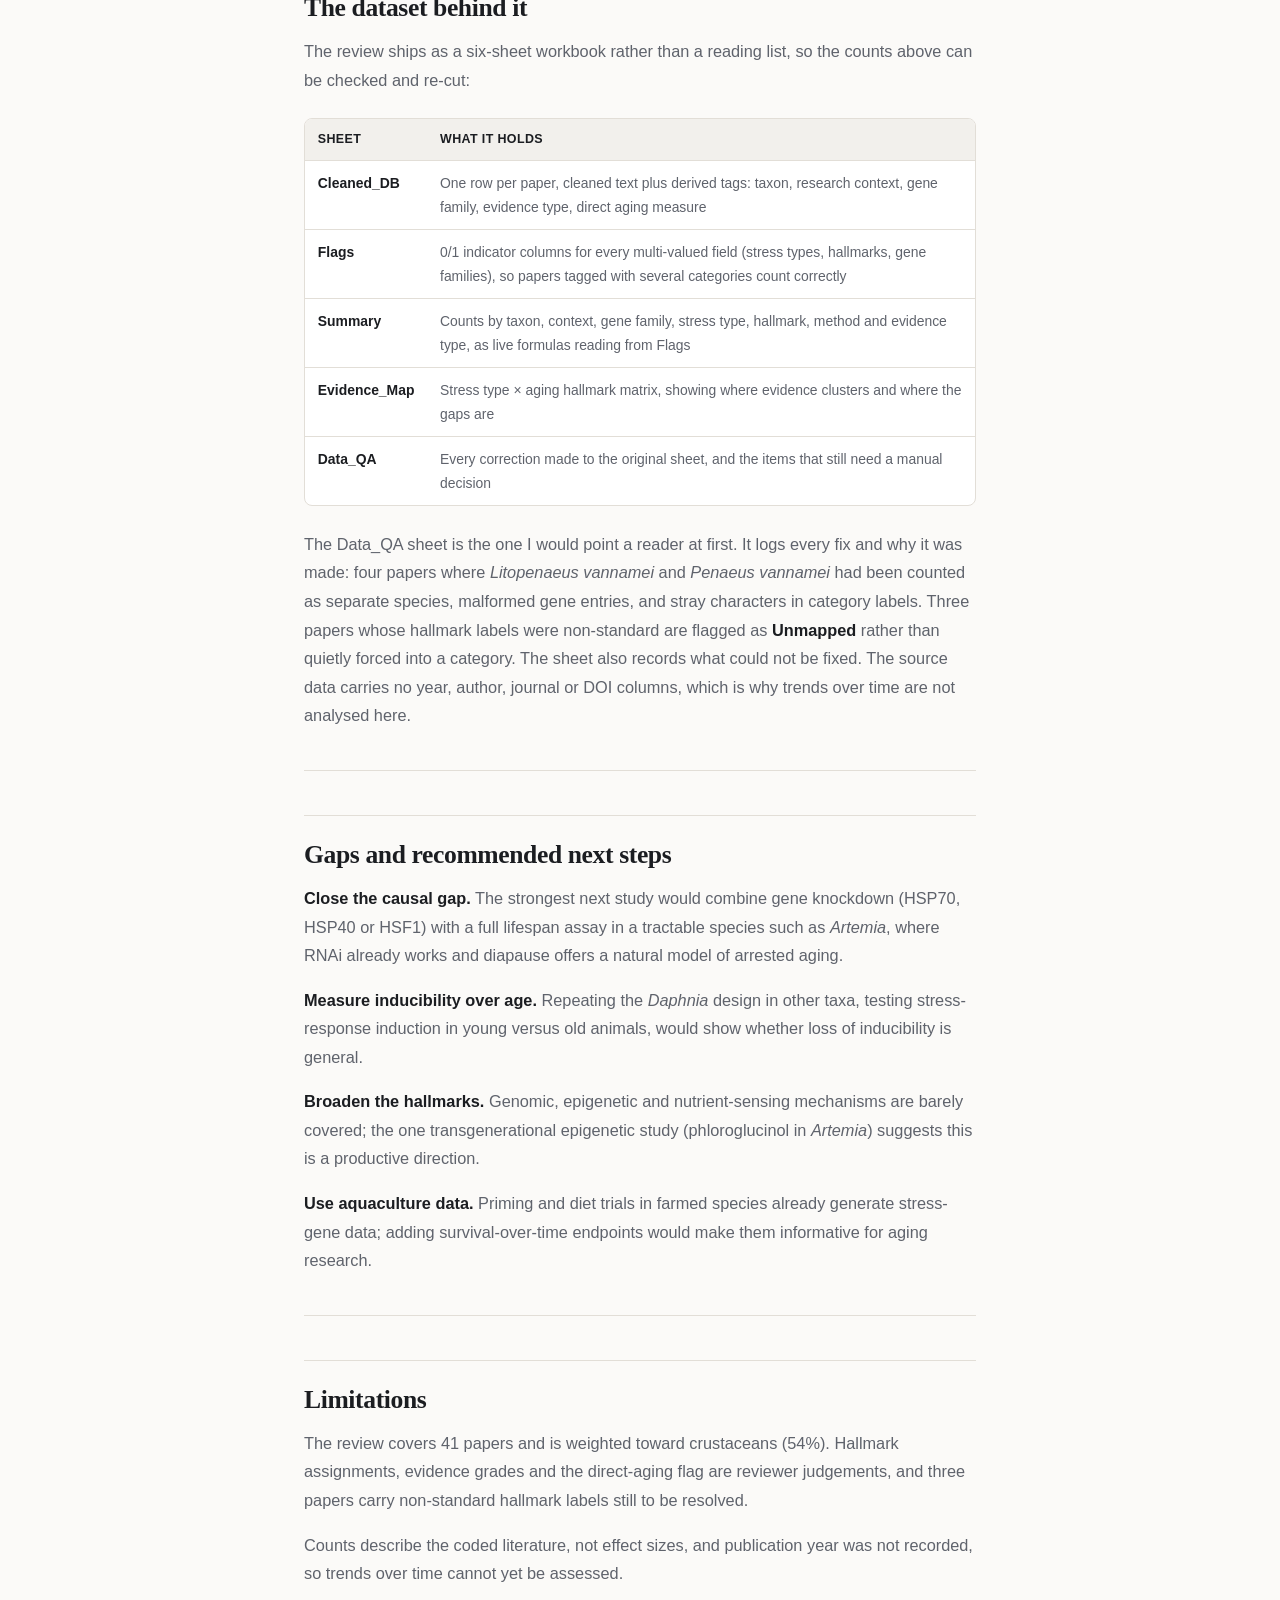
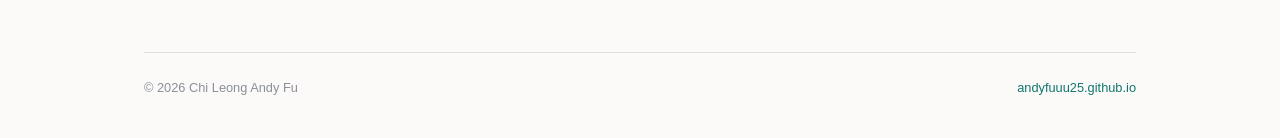
==== commit d422b730: "Strip AI writing tells from the site copy Ran the portfolio copy against the Wikipedia "signs of AI " ====
--- a/research/aging-genes-arthropods.html
+++ b/research/aging-genes-arthropods.html
@@ -3,7 +3,7 @@
 <head>
 <meta charset="utf-8">
 <meta name="viewport" content="width=device-width, initial-scale=1">
-<title>Stress-Response Genes and the Hallmarks of Aging in Arthropods — Andy Fu</title>
+<title>Stress-Response Genes and the Hallmarks of Aging in Arthropods | Andy Fu</title>
 <meta name="description" content="A structured review of 41 papers on stress-response genes and aging in arthropods: HSP70 dominates the literature, but only two studies link a gene to longevity causally.">
 <meta name="author" content="Chi Leong Andy Fu">
 
@@ -106,12 +106,12 @@
       <li><strong>Loss of HSF-1</strong> in the copepod <em>Tigriopus californicus</em>, which accelerated aging</li>
       </ul>
       <h3>3. Two literatures that rarely meet</h3>
-      <p>An older physiological literature in flies measures aging directly — lifespan, lipid peroxidation, age pigments, rate-of-living — but studies few genes. A newer molecular literature, dominated by <em>Artemia</em> and farmed crustaceans (12 papers from aquaculture species), studies genes in depth but seldom follows animals across their lifespan.</p>
+      <p>An older physiological literature in flies measures aging directly (lifespan, lipid peroxidation, age pigments, rate-of-living) but studies few genes. A newer molecular literature, dominated by <em>Artemia</em> and farmed crustaceans (12 papers from aquaculture species), studies genes in depth but seldom follows animals across their lifespan.</p>
       <h3>4. HSF1 stands out as a mechanistic lead</h3>
       <p>In <em>Daphnia</em>, the short-lived species loses its ability to induce Hsp70 by mid-life while the long-lived species keeps it, and this tracks a decline in HSF-1 DNA binding. Together with the two causal HSF1 studies, this points to <strong>reduced stress-response inducibility</strong>, not simply lower gene expression, as the variable most worth testing.</p>
       <h3>5. Hormesis recurs across very different systems</h3>
       <p>Mild non-lethal heat shock protects shrimp against <em>Vibrio</em> and white spot virus through HSP70/HSP90, and low-dose radiation extends fruit fly lifespan through HSP and DNA-repair pathways. Dietary supplements in aquaculture that raise HSP70 and SOD fit the same pattern of mild stress priming resilience.</p>
-      <figure><img loading="lazy" alt="Left: coverage of aging hallmarks, with loss of proteostasis dominant at 29 papers and telomere attrition and cellular senescence at zero. Right: papers by strength of evidence — 24 correlational, 12 causal, 5 biomarker." src="../assets/img/capstone-hallmarks.jpg" width="1400" height="486"></figure>
+      <figure><img loading="lazy" alt="Left: coverage of aging hallmarks, with loss of proteostasis dominant at 29 papers and telomere attrition and cellular senescence at zero. Right: papers by strength of evidence, 24 correlational against 12 causal and 5 biomarker." src="../assets/img/capstone-hallmarks.jpg" width="1400" height="486"></figure>
       <p><em>Figure 1. Left: coverage of aging hallmarks (a paper can map to several; telomere attrition and cellular senescence shown for reference). Right: papers by strength of evidence.</em></p>
       <hr>
       <h2>The dataset behind it</h2>
@@ -126,7 +126,7 @@
       <tbody>
       <tr>
       <td><strong>Cleaned_DB</strong></td>
-      <td>One row per paper, cleaned text plus derived tags — taxon, research context, gene family, evidence type, direct aging measure</td>
+      <td>One row per paper, cleaned text plus derived tags: taxon, research context, gene family, evidence type, direct aging measure</td>
       </tr>
       <tr>
       <td><strong>Flags</strong></td>
@@ -134,7 +134,7 @@
       </tr>
       <tr>
       <td><strong>Summary</strong></td>
-      <td>Counts by taxon, context, gene family, stress type, hallmark, method and evidence type — live formulas reading from Flags</td>
+      <td>Counts by taxon, context, gene family, stress type, hallmark, method and evidence type, as live formulas reading from Flags</td>
       </tr>
       <tr>
       <td><strong>Evidence_Map</strong></td>
@@ -146,11 +146,11 @@
       </tr>
       </tbody>
       </table></div>
-      <p>The <strong>Data_QA</strong> sheet is the part I would point a reader at first. It logs each fix and its justification — four papers where <em>Litopenaeus vannamei</em> and <em>Penaeus vannamei</em> were counted as separate species, malformed gene entries, stray characters in category labels — alongside three papers whose hallmark labels were non-standard and are flagged as <strong>Unmapped</strong> rather than quietly forced into a category. It also records what could not be fixed: the source sheet carries no year, author, journal or DOI columns, which is why trends over time are not analysed here.</p>
+      <p>The Data_QA sheet is the one I would point a reader at first. It logs every fix and why it was made: four papers where <em>Litopenaeus vannamei</em> and <em>Penaeus vannamei</em> had been counted as separate species, malformed gene entries, and stray characters in category labels. Three papers whose hallmark labels were non-standard are flagged as <strong>Unmapped</strong> rather than quietly forced into a category. The sheet also records what could not be fixed. The source data carries no year, author, journal or DOI columns, which is why trends over time are not analysed here.</p>
       <hr>
       <h2>Gaps and recommended next steps</h2>
       <p><strong>Close the causal gap.</strong> The strongest next study would combine gene knockdown (HSP70, HSP40 or HSF1) with a full lifespan assay in a tractable species such as <em>Artemia</em>, where RNAi already works and diapause offers a natural model of arrested aging.</p>
-      <p><strong>Measure inducibility over age.</strong> Repeating the <em>Daphnia</em> design — testing stress-response induction in young versus old animals — in other taxa would show whether loss of inducibility is general.</p>
+      <p><strong>Measure inducibility over age.</strong> Repeating the <em>Daphnia</em> design in other taxa, testing stress-response induction in young versus old animals, would show whether loss of inducibility is general.</p>
       <p><strong>Broaden the hallmarks.</strong> Genomic, epigenetic and nutrient-sensing mechanisms are barely covered; the one transgenerational epigenetic study (phloroglucinol in <em>Artemia</em>) suggests this is a productive direction.</p>
       <p><strong>Use aquaculture data.</strong> Priming and diet trials in farmed species already generate stress-gene data; adding survival-over-time endpoints would make them informative for aging research.</p>
       <hr>
--- a/assets/css/style.css
+++ b/assets/css/style.css
@@ -1,5 +1,5 @@
 /* ==========================================================================
-   Andy Fu — portfolio
+   Andy Fu portfolio
    Light palette on :root, dark overrides in a media query + [data-theme].
    ========================================================================== */
 
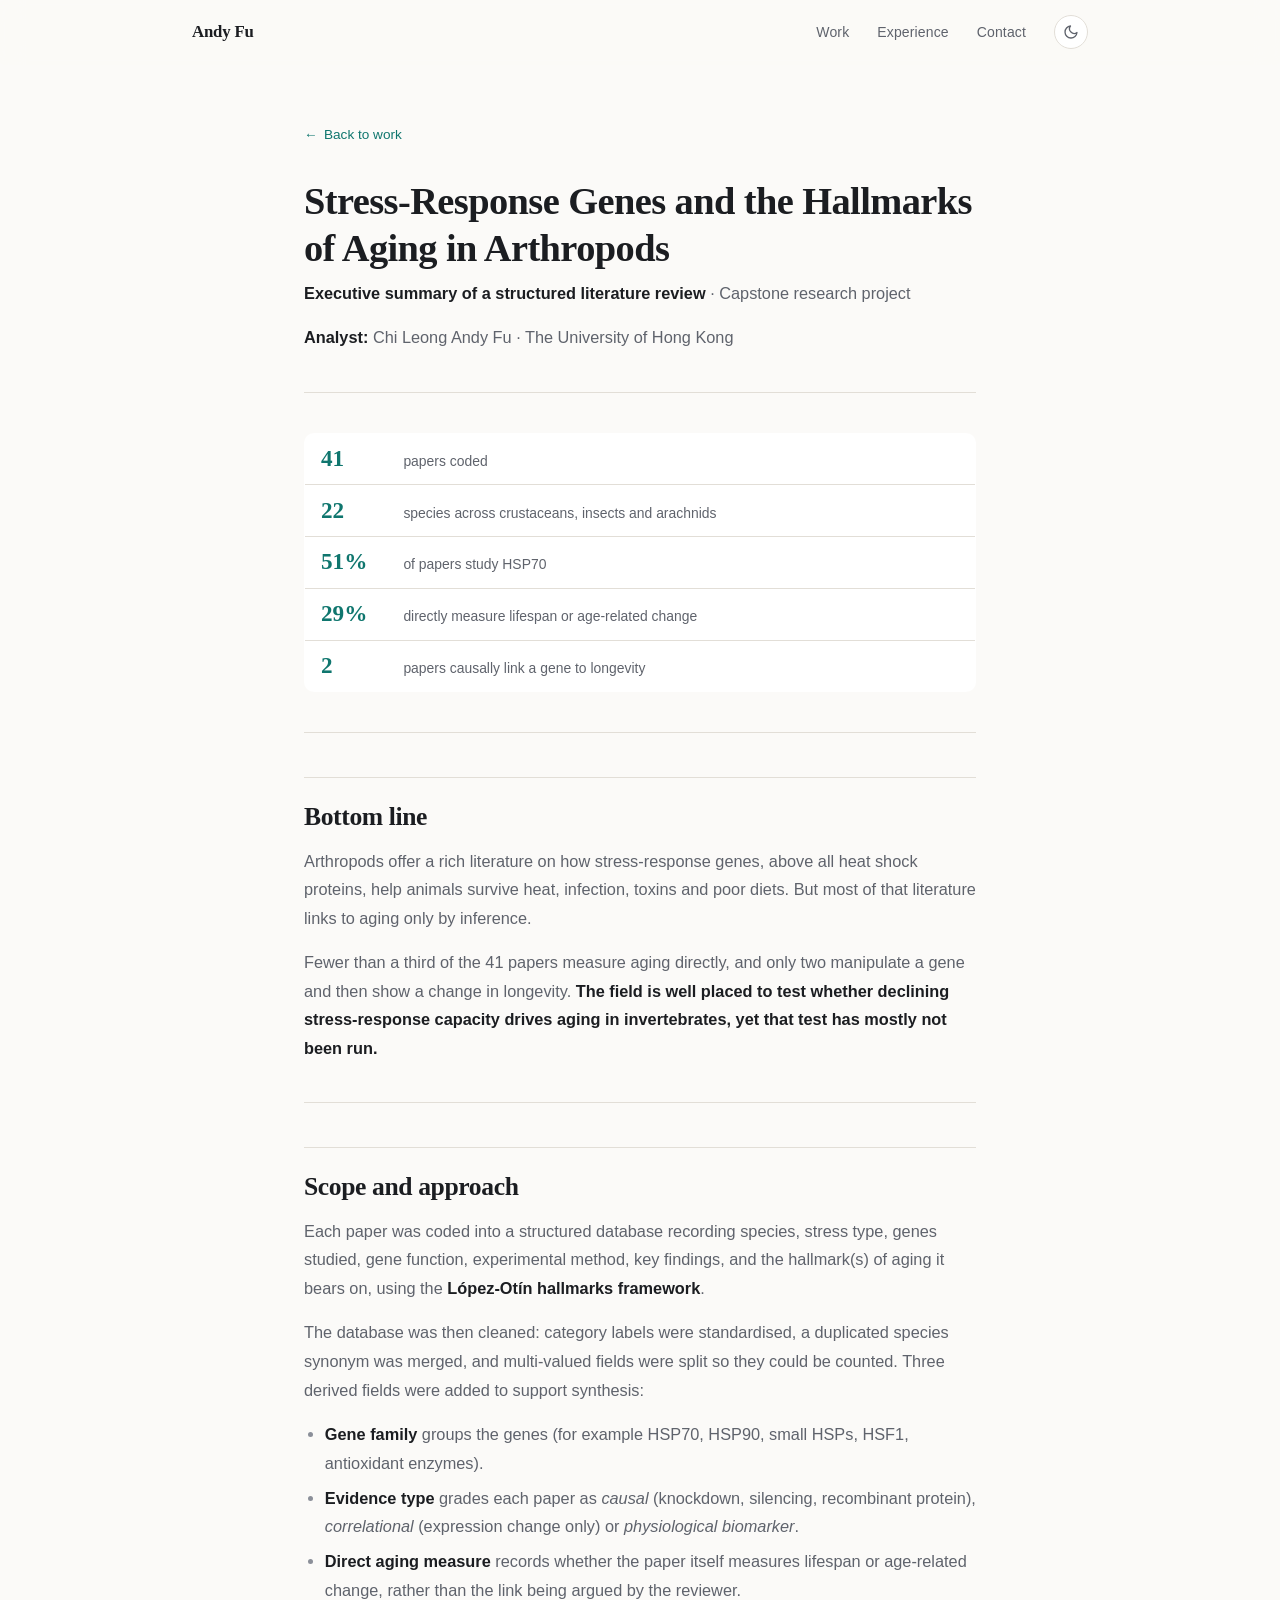
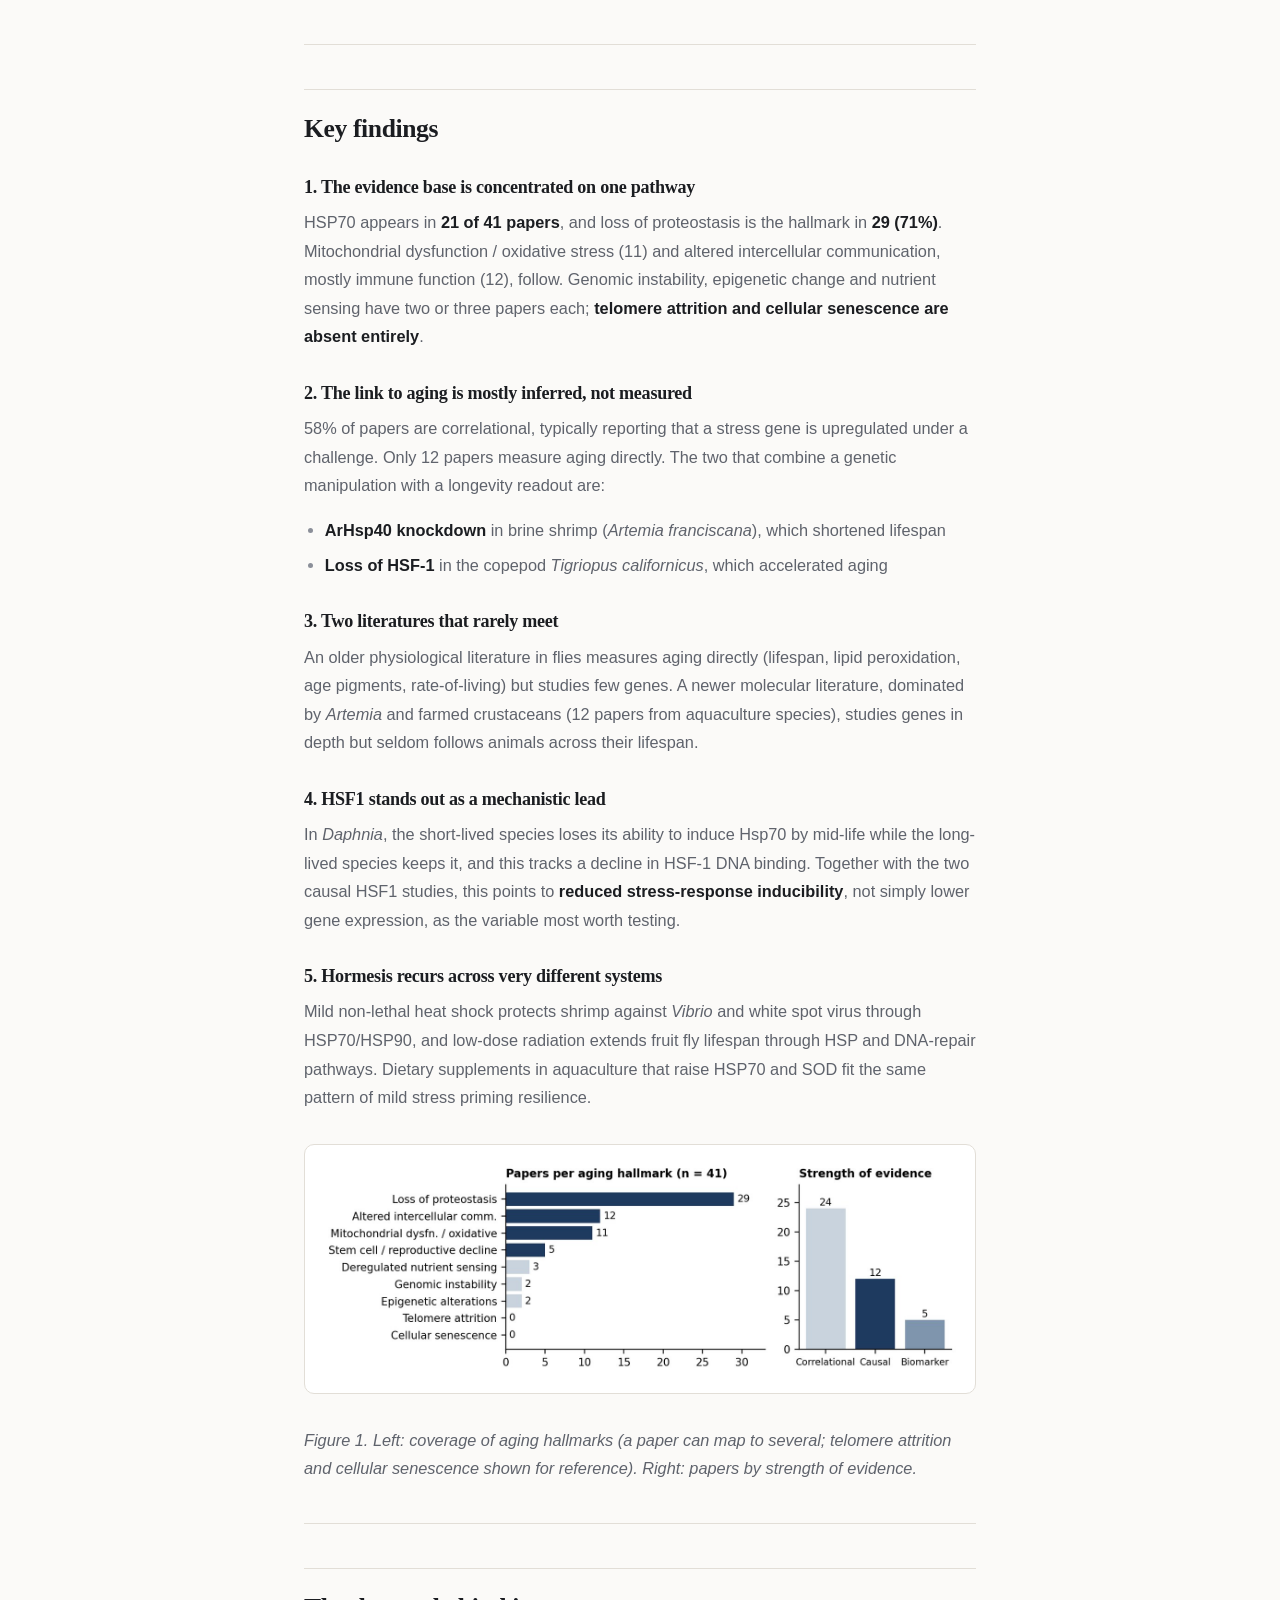
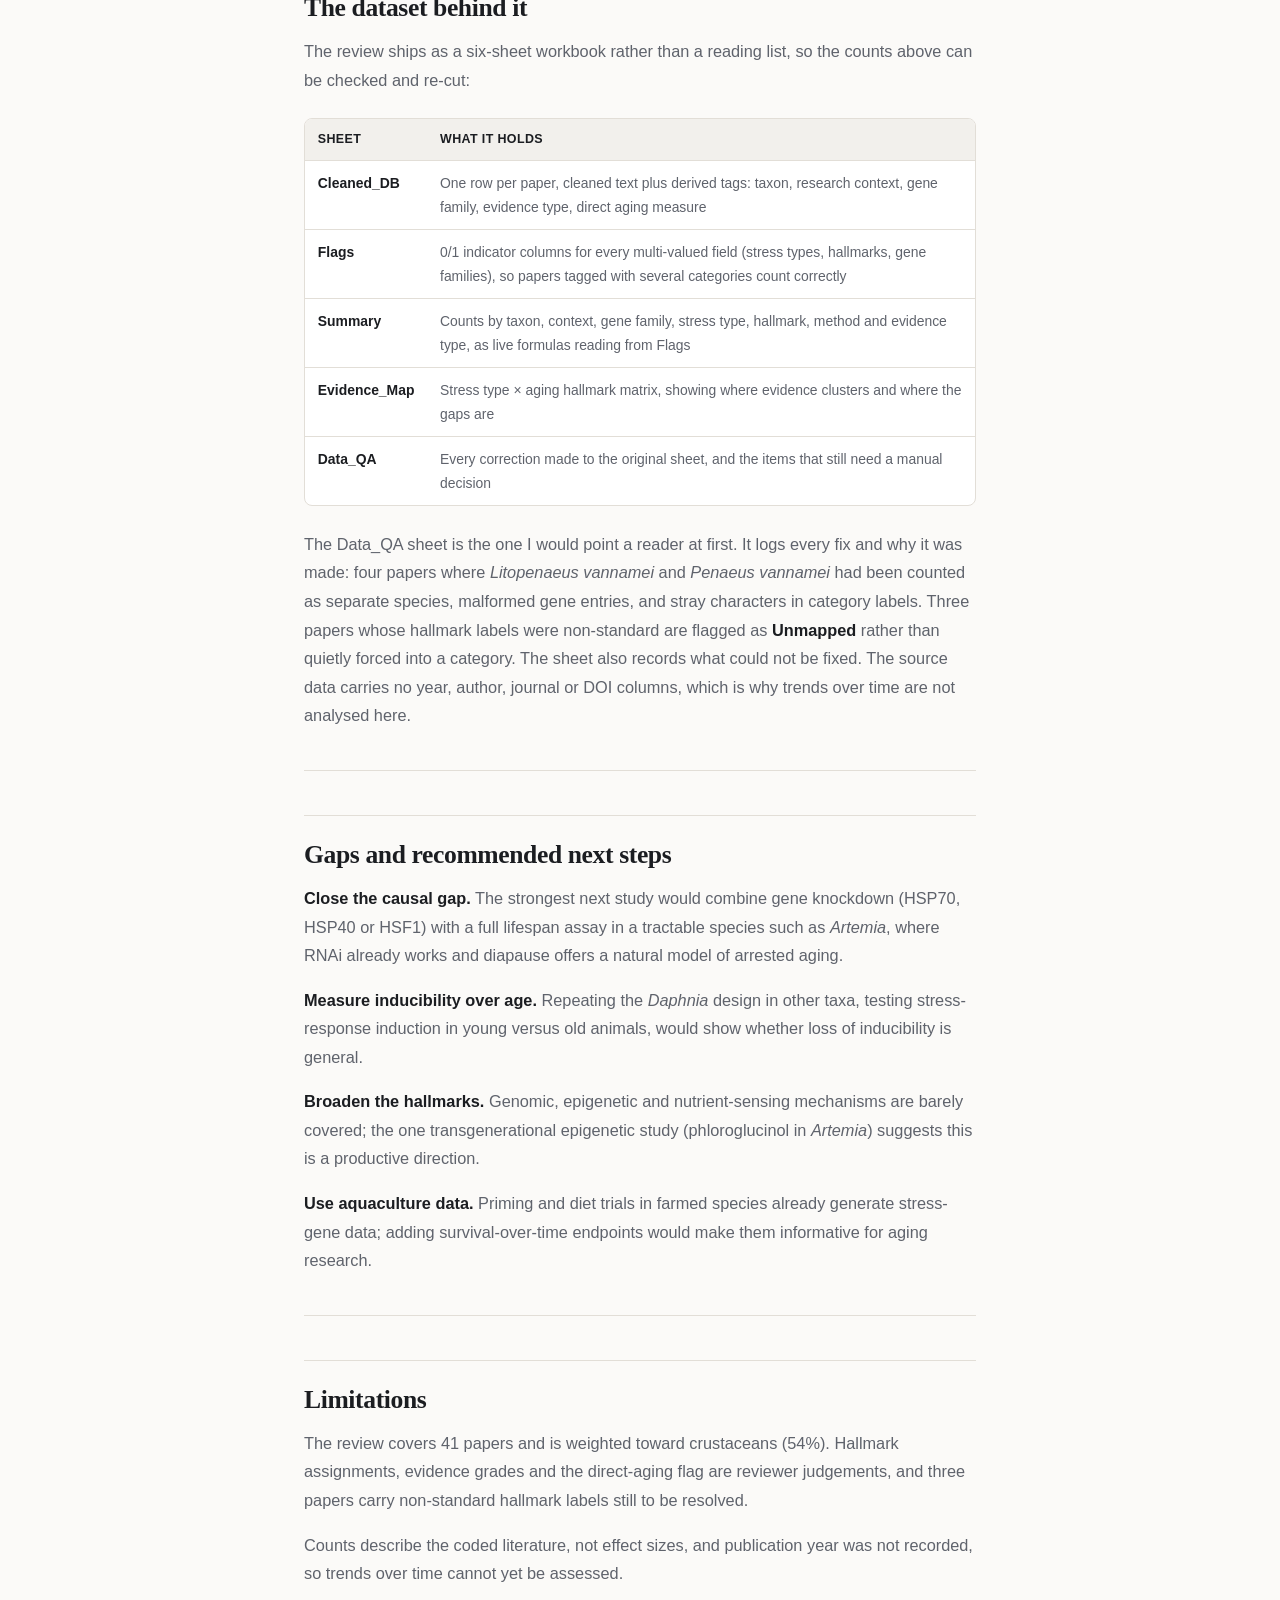
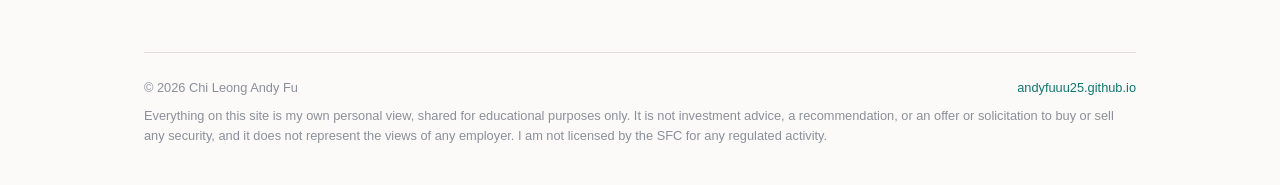
==== commit 1f0581c5: "compliance check" ====
--- a/research/aging-genes-arthropods.html
+++ b/research/aging-genes-arthropods.html
@@ -164,6 +164,7 @@
 <footer class="footer wrap">
   <span>© <span id="year">2026</span> Chi Leong Andy Fu</span>
   <span><a href="../index.html">andyfuuu25.github.io</a></span>
+  <p class="footer__note">Everything on this site is my own personal view, shared for educational purposes only. It is not investment advice, a recommendation, or an offer or solicitation to buy or sell any security, and it does not represent the views of any employer. I am not licensed by the SFC for any regulated activity.</p>
 </footer>
 
 <script src="../assets/js/main.js"></script>
--- a/assets/css/style.css
+++ b/assets/css/style.css
@@ -614,6 +614,12 @@
   align-items: center;
 }
 
+.footer__note {
+  flex-basis: 100%;
+  margin: 0;
+  line-height: 1.55;
+}
+
 /* ------------------------------------------------------- reveal anim --- */
 
 .reveal {
